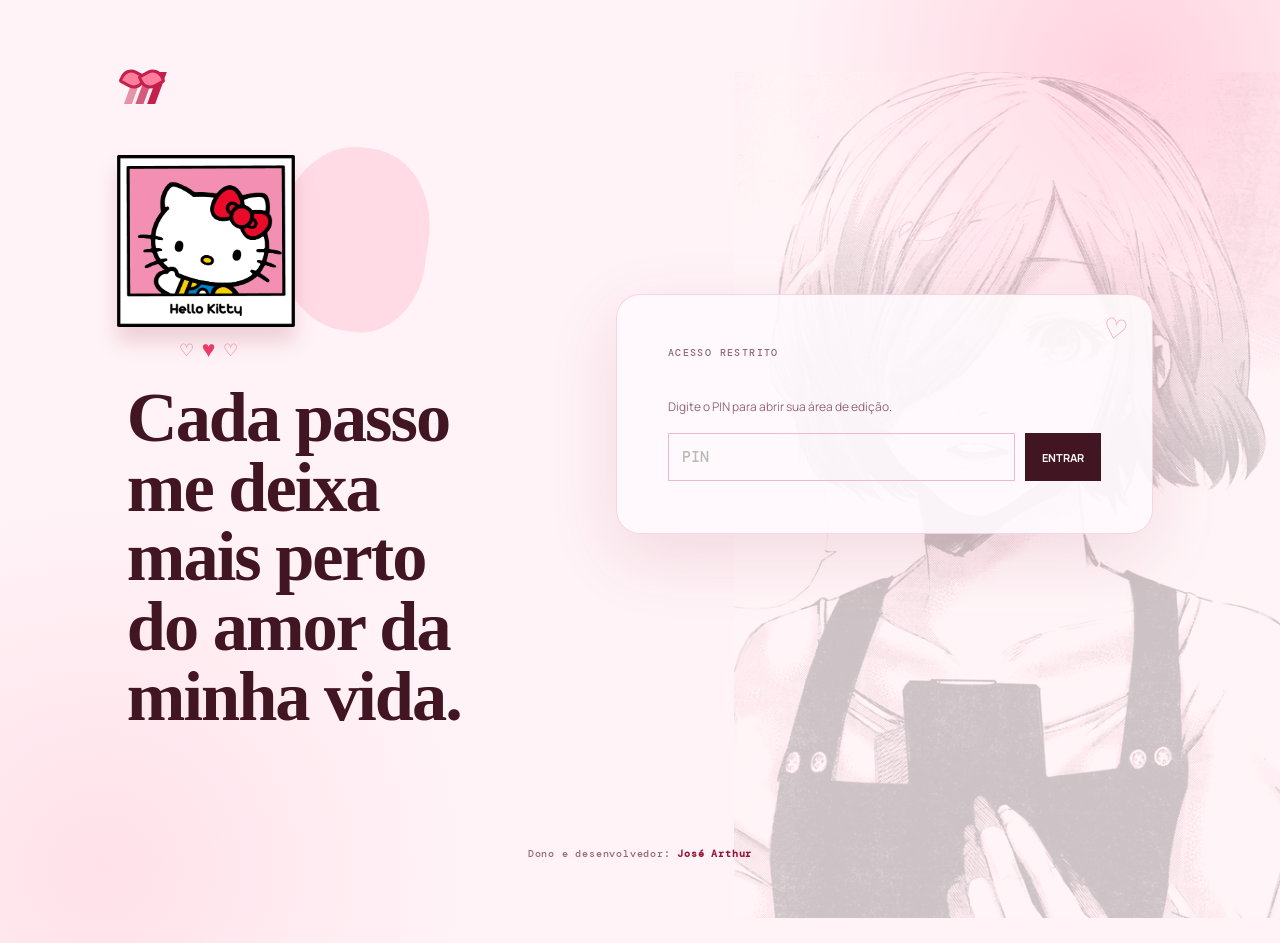
==== editar.html @ 17cf8232 "Add files via upload" ====
<!doctype html>
<html lang="pt-BR">
  <head>
    <meta charset="UTF-8" />
    <meta name="viewport" content="width=device-width, initial-scale=1.0" />
    <meta name="theme-color" content="#ffd6e5" />
    <title>Editar meta financeira</title>
    <link rel="preconnect" href="https://fonts.googleapis.com" />
    <link rel="preconnect" href="https://fonts.gstatic.com" crossorigin />
    <link href="https://fonts.googleapis.com/css2?family=DM+Mono:wght@400;500&family=Manrope:wght@400;500;600;700;800&display=swap" rel="stylesheet" />
    <link rel="stylesheet" href="styles.css" />
  </head>
  <body class="edit-page is-locked">
    <main class="app-shell">
      <section class="intro-column">
        <div class="brand-mark" aria-hidden="true"><span></span><span></span><span></span></div>
        <div class="character-duo">
          <img class="kitty-figure" src="images.png" alt="Imagem original da Hello Kitty" />
          <img class="touka-figure" src="do-you-all-think-touka-was-properly-utilized-in-the-story-v0-jekxpzed2uid1.webp" alt="Imagem original da Touka em preto e branco" />
        </div>
        <div class="love-icons" aria-hidden="true"><span>♡</span><span>♥</span><span>♡</span></div>
        <h1>Cada passo me deixa mais perto do amor da minha vida.</h1>
      </section>
      <section class="tracker-panel" aria-labelledby="page-title">
        <div class="access-area">
          <div class="panel-topline"><span>ACESSO RESTRITO</span></div>
          <p class="locked-message">Digite o PIN para abrir sua área de edição.</p>
          <form class="access-box" id="access-form">
            <input id="access-pin" type="password" inputmode="numeric" maxlength="12" placeholder="PIN" aria-label="PIN de acesso" />
            <button class="access-button" type="submit">ENTRAR</button>
          </form>
        </div>
        <div class="editor-content">
          <div class="panel-topline"><span>SUAS METAS</span><button class="reset-button" id="reset-button" type="button">NOVA META <span aria-hidden="true">＋</span></button></div>
          <div class="goals-list" id="goals-list" aria-label="Metas salvas"></div>
          <form id="goal-form" novalidate>
            <div class="field-group title-field"><label for="goal-title">O que você quer conquistar?</label><input id="goal-title" name="goal-title" type="text" placeholder="Ex.: Viagem para ver meu amor" maxlength="56" autocomplete="off" /></div>
            <div class="amount-grid">
              <div class="field-group"><label for="goal-target">Quanto você precisa?</label><div class="money-input"><span>R$</span><input id="goal-target" name="goal-target" inputmode="decimal" type="number" min="0" step="0.01" placeholder="0,00" /></div></div>
              <div class="field-group"><label for="goal-current">Quanto você já tem?</label><div class="money-input current-input"><span>R$</span><input id="goal-current" name="goal-current" inputmode="decimal" type="number" min="0" step="0.01" placeholder="0,00" /></div></div>
            </div>
            <button class="save-button" type="submit"><span id="save-label">Criar minha meta</span><span class="button-arrow" aria-hidden="true">→</span></button>
          </form>
          <div class="progress-area" id="progress-area" aria-live="polite">
            <div class="progress-heading"><div><p class="eyebrow">SEU PROGRESSO</p><h2 id="goal-name">Sua próxima conquista</h2></div><div class="percentage-wrap"><strong id="percentage">0%</strong><span>concluído</span></div></div>
            <div class="progress-track" role="progressbar" aria-valuemin="0" aria-valuemax="100" aria-valuenow="0" aria-label="Progresso da meta"><div class="progress-fill" id="progress-fill"></div></div>
            <div class="progress-footer"><span><strong id="current-display">R$ 0,00</strong> guardados</span><span>faltam <strong id="remaining-display">R$ 0,00</strong></span></div>
          </div>
          <button class="share-button" id="share-button" type="button">COPIAR LINK PÚBLICO <span aria-hidden="true">↗</span></button>
        </div>
      </section>
      <footer class="site-credit">Dono e desenvolvedor: <strong>José Arthur</strong></footer>
    </main>
    <div class="toast" id="toast" role="status"></div>
    <script src="script.js"></script>
  </body>
</html>
---- styles.css ----
* { box-sizing: border-box; }

:root {
  --paper: #fff3f7;
  --ink: #421522;
  --muted: #946775;
  --line: #f0b9c9;
  --forest: #c51f4b;
  --forest-dark: #971638;
  --lime: #ff4f78;
  --white: #fffafd;
  --serif: Georgia, 'Times New Roman', serif;
}

body {
  margin: 0;
  min-width: 320px;
  background: radial-gradient(circle at 88% 8%, rgba(255, 171, 195, .45), transparent 24%), radial-gradient(circle at 8% 92%, rgba(255, 208, 221, .52), transparent 25%), var(--paper);
  color: var(--ink);
  font-family: 'Manrope', sans-serif;
}

body::before { content: ''; position: fixed; inset: 0; pointer-events: none; opacity: .42; background-image: radial-gradient(#f2a9bf 0.7px, transparent 0.7px); background-size: 16px 16px; mask-image: linear-gradient(to bottom, black, transparent 85%); }

.app-shell { position: relative; z-index: 1; display: grid; grid-template-columns: minmax(280px, .82fr) minmax(460px, 1.18fr); gap: clamp(48px, 9vw, 150px); max-width: 1180px; min-height: 100vh; align-items: center; margin: 0 auto; padding: 72px clamp(28px, 6vw, 84px); }

.intro-column { align-self: center; padding-bottom: 24px; }
.brand-mark { display: flex; align-items: end; gap: 5px; height: 32px; margin-bottom: 56px; }
.brand-mark { position: relative; }
.brand-mark::before, .brand-mark::after { content: ''; position: absolute; top: -2px; width: 17px; height: 12px; border: 3px solid #c51f4b; background: #ff7e9e; }
.brand-mark::before { left: -6px; border-radius: 11px 3px 11px 3px; transform: rotate(28deg); }
.brand-mark::after { left: 13px; border-radius: 3px 11px 3px 11px; transform: rotate(-28deg); }
.brand-mark span { display: block; width: 8px; background: var(--forest); transform: skew(-20deg); }
.brand-mark span:nth-child(1) { height: 17px; opacity: .45; }
.brand-mark span:nth-child(2) { height: 25px; opacity: .72; }
.brand-mark span:nth-child(3) { height: 32px; }
.character-duo { position: relative; display: flex; align-items: end; gap: 0; width: 320px; height: 205px; margin: -26px 0 2px -10px; }
.character-duo::before { content: ''; position: absolute; right: 9px; bottom: 8px; width: 150px; height: 184px; border-radius: 52% 48% 44% 56%; background: rgba(255, 139, 174, .22); transform: rotate(8deg); }
.kitty-figure { position: relative; z-index: 2; display: block; width: 178px; height: 196px; object-fit: contain; filter: drop-shadow(0 15px 10px rgba(151,22,56,.16)); }
.touka-figure { position: fixed; z-index: 0; right: clamp(-100px, -4vw, -24px); bottom: -2vh; display: block; width: min(48vw, 650px); height: 94vh; object-fit: contain; object-position: bottom right; opacity: .2; mix-blend-mode: multiply; filter: sepia(.28) saturate(1.8) hue-rotate(295deg); pointer-events: none; }
.love-icons { display: flex; gap: 8px; align-items: center; height: 22px; margin: -2px 0 22px 52px; color: var(--forest); font-family: Georgia, serif; }
.love-icons span:nth-child(1), .love-icons span:nth-child(3) { font-size: 17px; opacity: .58; }
.love-icons span:nth-child(2) { color: #ed3d67; font-size: 23px; }
.eyebrow { margin: 0 0 16px; color: var(--forest); font: 500 11px 'DM Mono', monospace; letter-spacing: .14em; }
h1 { max-width: 450px; margin: 0; font: 700 clamp(42px, 5.5vw, 75px)/.99 var(--serif); letter-spacing: -2px; }
.intro-copy { max-width: 340px; margin: 30px 0 0; color: var(--muted); font-size: 15px; line-height: 1.8; }
.mini-note { display: flex; gap: 14px; align-items: center; margin-top: 82px; color: var(--muted); font-size: 12px; line-height: 1.6; }
.note-icon { display: grid; place-items: center; width: 32px; height: 32px; border: 1px solid var(--line); border-radius: 50%; color: var(--forest); font-size: 17px; }
.mini-note p { margin: 0; }
.mini-note strong { color: var(--ink); font-weight: 700; }

.tracker-panel { position: relative; width: 100%; padding: clamp(28px, 4vw, 52px); background: rgba(255,250,253,.9); border: 1px solid rgba(197,31,75,.16); border-radius: 24px; box-shadow: 0 22px 70px rgba(151, 22, 56, .12); }
.tracker-panel::after { content: '♡'; position: absolute; top: 18px; right: 24px; color: #f6a0b8; font: 28px Georgia, serif; transform: rotate(12deg); }
.panel-topline { display: flex; justify-content: space-between; align-items: center; margin-bottom: 38px; color: var(--muted); font: 500 10px 'DM Mono', monospace; letter-spacing: .14em; }
.reset-button { padding: 0; border: 0; background: transparent; color: var(--muted); font: inherit; letter-spacing: .06em; cursor: pointer; transition: color .2s; }
.reset-button:hover { color: var(--forest); }
.reset-button span { margin-left: 5px; font-size: 15px; }
.field-group label { display: block; margin-bottom: 11px; color: var(--muted); font-size: 12px; font-weight: 600; }
input { width: 100%; border: 0; outline: 0; color: var(--ink); background: transparent; font-family: inherit; }
input::placeholder { color: #b8bbb2; }
.title-field input { padding: 0 0 17px; border-bottom: 1px solid var(--line); font: 600 22px/1.3 var(--serif); }
.amount-grid { display: grid; grid-template-columns: 1fr 1fr; gap: 20px; margin: 30px 0 34px; }
.money-input { display: flex; align-items: center; gap: 8px; padding: 13px 0; border-bottom: 1px solid var(--line); color: var(--muted); font: 500 12px 'DM Mono', monospace; transition: border-color .2s; }
.money-input:focus-within { border-color: var(--forest); }
.money-input input { font: 600 18px 'DM Mono', monospace; }
.current-input input { color: var(--forest); }
.save-button { display: flex; justify-content: space-between; align-items: center; width: 100%; padding: 17px 20px; border: 0; background: var(--forest); color: white; font: 700 12px 'Manrope', sans-serif; letter-spacing: .03em; cursor: pointer; transition: background .2s, transform .2s; }
.save-button:hover { background: var(--forest-dark); transform: translateY(-2px); }
.button-arrow { font-size: 20px; font-weight: 400; }

.progress-area { display: none; margin-top: 48px; padding-top: 34px; border-top: 1px solid var(--line); animation: reveal .4s ease both; }
.progress-heading { display: flex; justify-content: space-between; gap: 20px; align-items: end; }
.progress-heading .eyebrow { margin-bottom: 10px; }
h2 { max-width: 280px; margin: 0; font: 600 25px/1.12 var(--serif); overflow-wrap: anywhere; }
.percentage-wrap { text-align: right; color: var(--muted); }
.percentage-wrap strong { display: block; color: var(--forest); font: 500 clamp(42px, 5vw, 60px)/.9 'DM Mono', monospace; letter-spacing: -.08em; }
.percentage-wrap span { display: block; margin-top: 8px; font-size: 11px; }
.progress-track { height: 15px; margin: 30px 0 15px; overflow: hidden; background: #f5dce4; border-radius: 20px; }
.progress-fill { width: 0; height: 100%; background: repeating-linear-gradient(135deg, #ff4f78 0 12px, #ff7898 12px 24px); transition: width .6s cubic-bezier(.2,.8,.2,1); }
.progress-footer { display: flex; justify-content: space-between; color: var(--muted); font-size: 11px; }
.progress-footer strong { color: var(--ink); font: 500 12px 'DM Mono', monospace; }
.goals-list { display: grid; gap: 8px; margin: -14px 0 28px; }
.goal-item { display: flex; align-items: stretch; gap: 4px; }
.goal-select { display: flex; justify-content: space-between; align-items: center; flex: 1; min-width: 0; padding: 12px 14px; border: 1px solid transparent; border-radius: 10px; background: rgba(255, 229, 237, .55); color: var(--ink); cursor: pointer; font: 600 12px 'Manrope', sans-serif; text-align: left; }
.goal-item.active .goal-select, .goal-select:hover { border-color: var(--line); background: #fff6f9; }
.goal-item-title { overflow: hidden; text-overflow: ellipsis; white-space: nowrap; }
.goal-item-progress { margin-left: 12px; color: var(--forest); font: 500 12px 'DM Mono', monospace; }
.goal-delete { width: 34px; border: 0; border-radius: 10px; background: transparent; color: var(--muted); cursor: pointer; font-size: 20px; line-height: 1; }
.goal-delete:hover { background: #ffe2ea; color: var(--forest-dark); }
.public-goals { display: grid; gap: 18px; }
.public-goal-card { padding-top: 2px; }
.public-goal-heading { display: flex; justify-content: space-between; gap: 20px; align-items: end; }
.public-goal-name { max-width: 330px; margin: 0; font: 600 25px/1.12 var(--serif); overflow-wrap: anywhere; }
.public-goal-card + .public-goal-card { padding-top: 24px; border-top: 1px solid var(--line); }
.public-empty { margin: 0; color: var(--muted); font-size: 12px; }
.sr-only { position: absolute; width: 1px; height: 1px; padding: 0; margin: -1px; overflow: hidden; clip: rect(0, 0, 0, 0); white-space: nowrap; border: 0; }
.empty-state { display: flex; gap: 12px; align-items: center; margin-top: 42px; color: var(--muted); font-size: 11px; }
.empty-state p { margin: 0; }
.empty-icon { color: var(--forest); font-size: 20px; }
.toast { position: fixed; right: 24px; bottom: 24px; padding: 12px 17px; background: var(--ink); color: var(--white); font-size: 12px; opacity: 0; transform: translateY(10px); transition: opacity .2s, transform .2s; pointer-events: none; }
.toast.show { opacity: 1; transform: translateY(0); }
.public-shell { position: relative; z-index: 1; display: flex; flex-direction: column; justify-content: center; max-width: 760px; min-height: 100vh; margin: 0 auto; padding: 64px 28px; }
.public-shell > .brand-mark { margin-bottom: 38px; }
.public-shell h1 { max-width: 620px; font-size: clamp(43px, 6vw, 76px); }
.public-shell > .intro-copy { margin: 0 0 42px; }
.public-panel { padding: clamp(27px, 5vw, 52px); }
.public-progress { display: block; margin-top: 0; padding-top: 0; border-top: 0; }
.live-label { display: flex; align-items: center; gap: 7px; color: var(--forest); }
.live-label i { display: block; width: 7px; height: 7px; border-radius: 50%; background: var(--lime); box-shadow: 0 0 0 4px rgba(255,79,120,.2); }
.editor-link { align-self: flex-end; margin-top: 20px; color: var(--muted); font: 500 10px 'DM Mono', monospace; letter-spacing: .08em; text-decoration: none; }
.editor-link:hover { color: var(--forest); }
.site-credit { grid-column: 1 / -1; justify-self: center; margin-top: -34px; color: var(--muted); font: 500 10px 'DM Mono', monospace; letter-spacing: .08em; text-align: center; }
.public-shell .site-credit { margin-top: 30px; }
.site-credit strong { color: var(--forest-dark); font-weight: 700; }
.access-area { display: none; }
.access-box { display: flex; gap: 10px; margin-top: 17px; }
.access-box input { padding: 13px; border: 1px solid var(--line); font: 500 15px 'DM Mono', monospace; }
.access-button, .share-button { padding: 0 17px; border: 0; background: var(--ink); color: var(--white); font: 700 11px 'Manrope', sans-serif; cursor: pointer; }
.share-button { display: block; width: 100%; margin-top: 12px; padding: 14px; background: transparent; border: 1px solid var(--line); color: var(--forest); }
.share-button:hover { border-color: var(--forest); }
.locked-message { margin: 0; color: var(--muted); font-size: 12px; line-height: 1.6; }
body.is-locked .access-area { display: block; }
body.is-locked .editor-content { display: none; }
.public-page .progress-area { display: none; }
.public-page .progress-area.public-progress { display: block; }
@keyframes reveal { from { opacity: 0; transform: translateY(8px); } to { opacity: 1; transform: translateY(0); } }

@media (max-width: 760px) {
  .app-shell { display: block; padding: 40px 22px 55px; }
  .intro-column { padding-bottom: 46px; }
  .brand-mark { margin-bottom: 34px; }
  h1 { font-size: clamp(43px, 13vw, 64px); }
  .intro-copy { margin-top: 22px; }
  .mini-note { margin-top: 30px; }
  .tracker-panel { padding: 25px 20px 30px; }
  .public-shell { padding: 40px 22px 55px; }
}
@media (max-width: 480px) {
  .character-duo { width: 100%; height: 190px; }
  .character-duo::before { right: 2px; width: 135px; height: 172px; }
  .kitty-figure { width: 165px; height: 182px; }
  .touka-figure { right: -10vw; width: 72vw; height: 76vh; opacity: .17; }
  .amount-grid { grid-template-columns: 1fr; gap: 24px; margin-top: 25px; }
  .progress-heading { align-items: start; flex-direction: column; gap: 25px; }
  .public-goal-heading { align-items: start; flex-direction: column; gap: 25px; }
  .public-goal-name { max-width: 100%; }
  .percentage-wrap { text-align: left; }
  .percentage-wrap strong { display: inline; margin-right: 8px; font-size: 45px; }
  .percentage-wrap span { display: inline; }
  .progress-footer { gap: 12px; align-items: flex-start; flex-direction: column; }
}
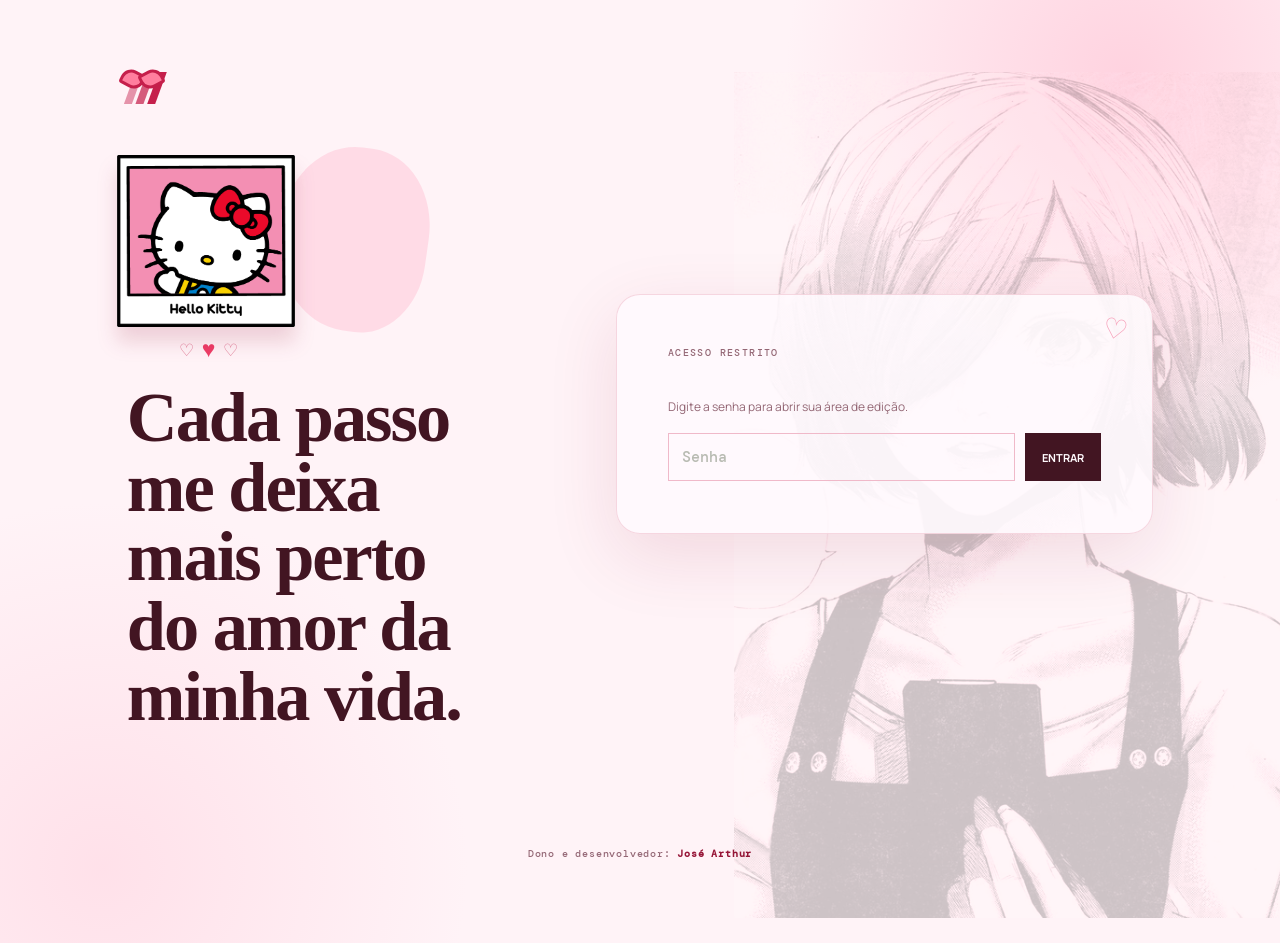
==== commit 6ccb195b: "Add files via upload" ====
--- a/editar.html
+++ b/editar.html
@@ -24,9 +24,9 @@
       <section class="tracker-panel" aria-labelledby="page-title">
         <div class="access-area">
           <div class="panel-topline"><span>ACESSO RESTRITO</span></div>
-          <p class="locked-message">Digite o PIN para abrir sua área de edição.</p>
+          <p class="locked-message">Digite a senha para abrir sua área de edição.</p>
           <form class="access-box" id="access-form">
-            <input id="access-pin" type="password" inputmode="numeric" maxlength="12" placeholder="PIN" aria-label="PIN de acesso" />
+            <input id="access-pin" type="password" maxlength="32" placeholder="Senha" aria-label="Senha de acesso" />
             <button class="access-button" type="submit">ENTRAR</button>
           </form>
         </div>
